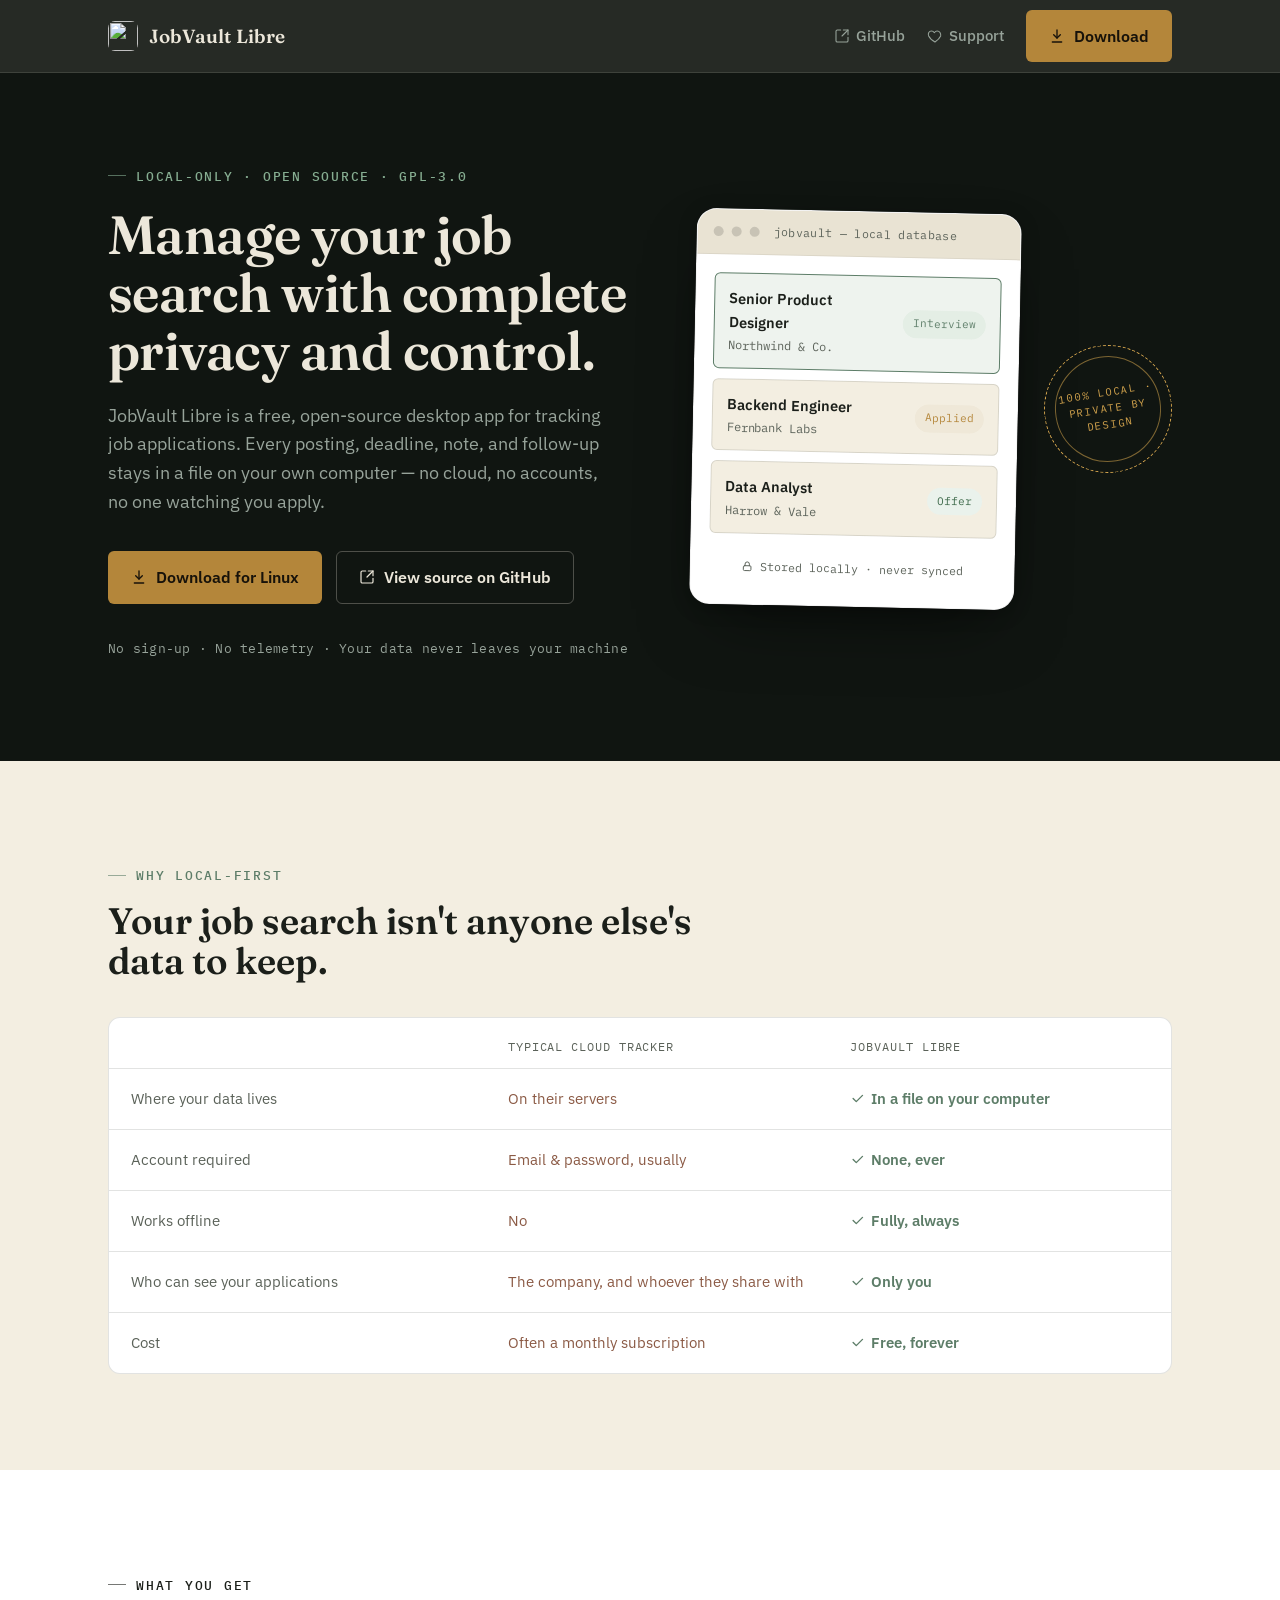
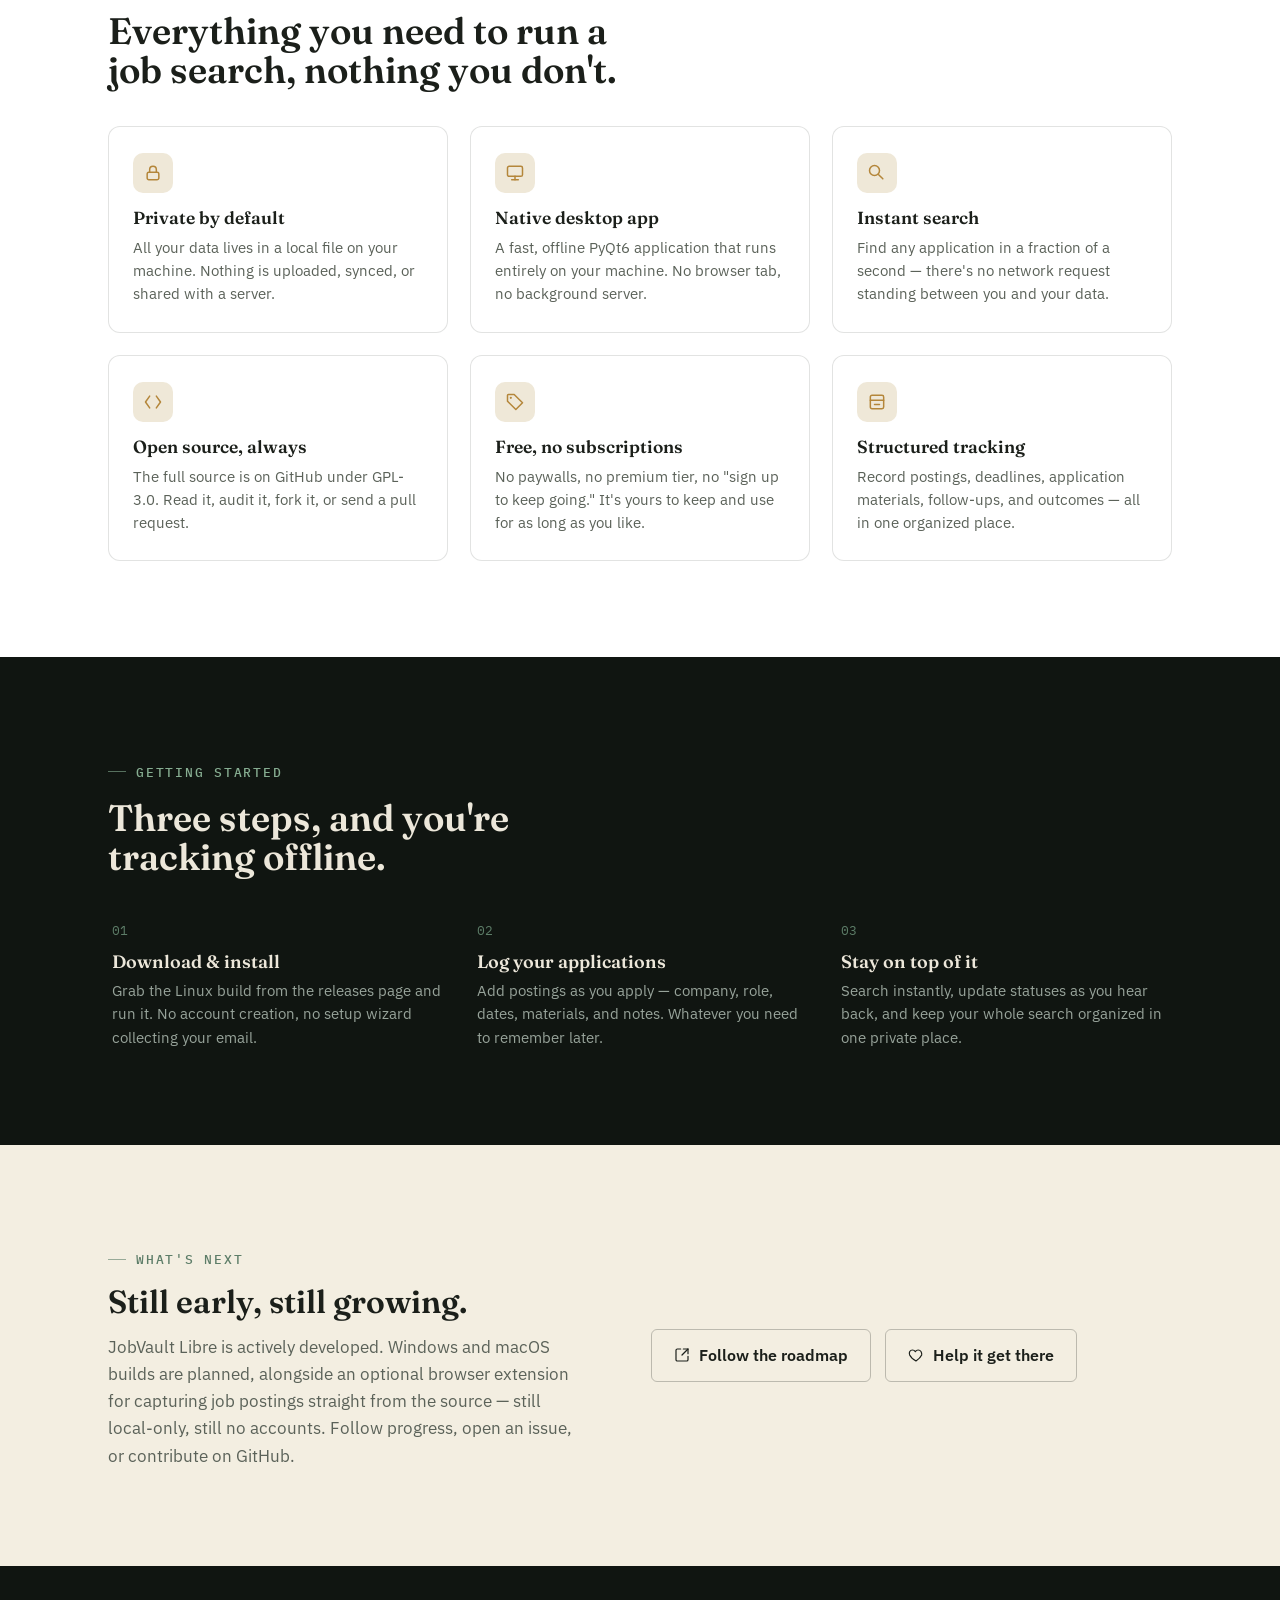
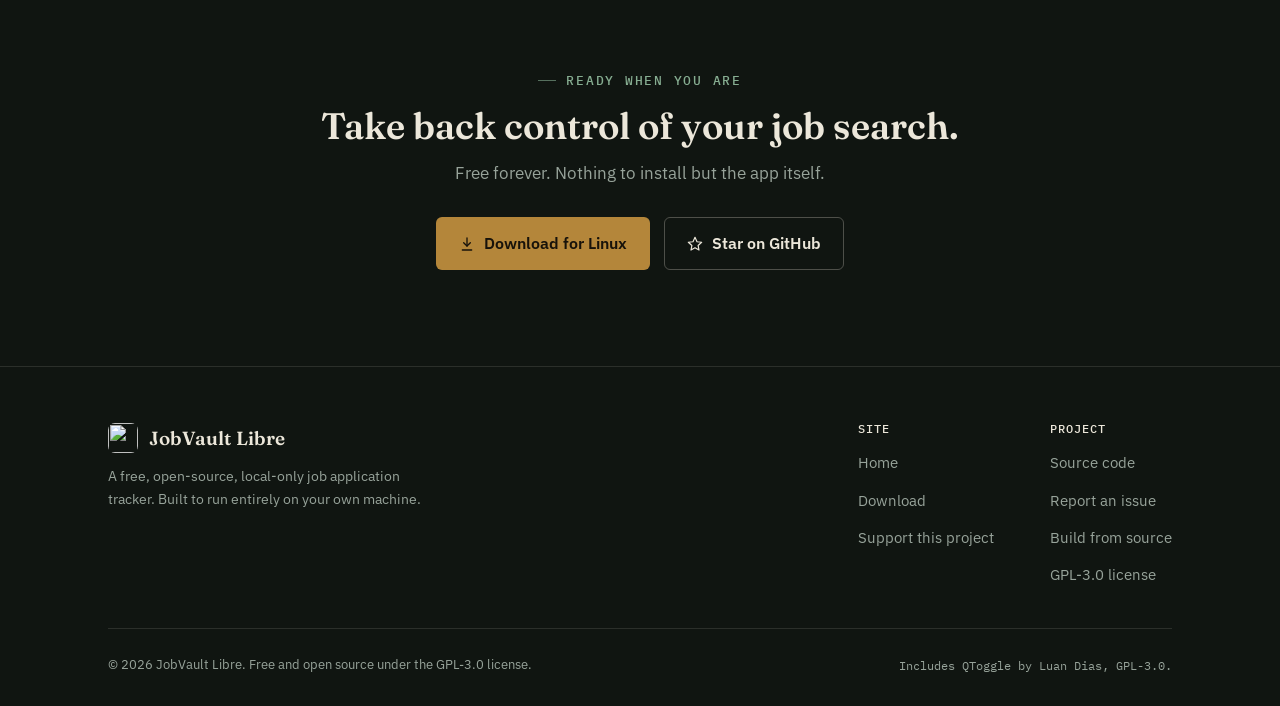
==== docs/index.html @ 88cfff00 "Initial website created with LLM" ====
<!DOCTYPE html>
<html lang="en">
<head>
<meta charset="UTF-8">
<meta name="viewport" content="width=device-width, initial-scale=1.0">
<title>JobVault Libre — Manage your job search with complete privacy</title>
<meta name="description" content="JobVault Libre is a free, open-source, local-only desktop app for tracking job applications. No cloud, no accounts, no subscriptions — your data never leaves your machine.">

<meta property="og:title" content="JobVault Libre">
<meta property="og:description" content="Manage your job search with complete privacy and control.">
<meta property="og:type" content="website">
<meta property="og:image" content="assets/JV_label.png">

<link rel="icon" type="image/svg+xml" href="assets/favicon.svg">
<link rel="preconnect" href="https://fonts.googleapis.com">
<link rel="preconnect" href="https://fonts.gstatic.com" crossorigin>
<link href="https://fonts.googleapis.com/css2?family=Fraunces:opsz,wght@9..144,500;9..144,600;9..144,900&family=IBM+Plex+Sans:wght@400;500;600;700&family=IBM+Plex+Mono:wght@400;500&display=swap" rel="stylesheet">
<link rel="stylesheet" href="assets/style.css">
</head>
<body>

<header class="site-header">
  <div class="container">
    <a href="index.html" class="brand">
      <img src="assets/JV_logo.png" alt="" data-logo>
      <span class="brand-mark-fallback" style="display:none">JV</span>
      JobVault Libre
    </a>
    <nav class="nav-links">
      <a class="nav-link" href="https://github.com/mariohevia/JobVault-Libre" target="_blank" rel="noopener">
        <svg viewBox="0 0 24 24" fill="none" stroke="currentColor" stroke-width="1.6" stroke-linecap="round" stroke-linejoin="round"><path d="M14 3h7v7"/><path d="M21 3l-9 9"/><path d="M21 14v5a2 2 0 01-2 2H5a2 2 0 01-2-2V5a2 2 0 012-2h5"/></svg>
        <span class="nav-text">GitHub</span>
      </a>
      <a class="nav-link" href="support.html">
        <svg viewBox="0 0 24 24" fill="none" stroke="currentColor" stroke-width="1.6" stroke-linecap="round" stroke-linejoin="round"><path d="M12 21s-7.5-4.6-9.5-9.1C1 8 3 4.5 6.7 4.5c2 0 3.4 1.1 4.3 2.5.9-1.4 2.3-2.5 4.3-2.5C19 4.5 21 8 20.5 11.9 18.5 16.4 12 21 12 21z"/></svg>
        <span class="nav-text">Support</span>
      </a>
      <a class="btn btn-primary" href="download.html">
        <svg width="16" height="16" viewBox="0 0 24 24" fill="none" stroke="currentColor" stroke-width="2" stroke-linecap="round" stroke-linejoin="round"><path d="M12 3v12"/><path d="M7 10l5 5 5-5"/><path d="M5 21h14"/></svg>
        Download
      </a>
    </nav>
  </div>
</header>

<main>

  <!-- ============ HERO ============ -->
  <section class="hero band-dark">
    <div class="container hero-grid">
      <div>
        <span class="eyebrow">Local-only · Open source · GPL-3.0</span>
        <h1>Manage your job search with complete privacy and control.</h1>
        <p class="hero-sub">JobVault Libre is a free, open-source desktop app for tracking job applications. Every posting, deadline, note, and follow-up stays in a file on your own computer — no cloud, no accounts, no one watching you apply.</p>
        <div class="hero-ctas">
          <a class="btn btn-primary" href="download.html">
            <svg width="16" height="16" viewBox="0 0 24 24" fill="none" stroke="currentColor" stroke-width="2" stroke-linecap="round" stroke-linejoin="round"><path d="M12 3v12"/><path d="M7 10l5 5 5-5"/><path d="M5 21h14"/></svg>
            Download for Linux
          </a>
          <a class="btn btn-outline-dark" href="https://github.com/mariohevia/JobVault-Libre" target="_blank" rel="noopener">
            <svg width="16" height="16" viewBox="0 0 24 24" fill="none" stroke="currentColor" stroke-width="1.8" stroke-linecap="round" stroke-linejoin="round"><path d="M14 3h7v7"/><path d="M21 3l-9 9"/><path d="M21 14v5a2 2 0 01-2 2H5a2 2 0 01-2-2V5a2 2 0 012-2h5"/></svg>
            View source on GitHub
          </a>
        </div>
        <span class="hero-note">No sign-up · No telemetry · Your data never leaves your machine</span>
      </div>

      <div style="display:flex; align-items:center; gap:26px; justify-content:center;">
        <div class="mock-window" style="max-width:400px; width:100%;">
          <div class="mock-titlebar">
            <span class="mock-dot"></span><span class="mock-dot"></span><span class="mock-dot"></span>
            <span class="mock-titlebar-label">jobvault — local database</span>
          </div>
          <div class="mock-body">
            <div class="mock-row active">
              <div>
                <div class="mock-role">Senior Product Designer</div>
                <div class="mock-company">Northwind &amp; Co.</div>
              </div>
              <span class="mock-status status-interview">Interview</span>
            </div>
            <div class="mock-row">
              <div>
                <div class="mock-role">Backend Engineer</div>
                <div class="mock-company">Fernbank Labs</div>
              </div>
              <span class="mock-status status-applied">Applied</span>
            </div>
            <div class="mock-row">
              <div>
                <div class="mock-role">Data Analyst</div>
                <div class="mock-company">Harrow &amp; Vale</div>
              </div>
              <span class="mock-status status-offer">Offer</span>
            </div>
            <div class="mock-lock">
              <svg viewBox="0 0 24 24" fill="none" stroke="currentColor" stroke-width="1.8" stroke-linecap="round" stroke-linejoin="round"><rect x="5" y="11" width="14" height="9" rx="2"/><path d="M8 11V8a4 4 0 018 0v3"/></svg>
              Stored locally · never synced
            </div>
          </div>
        </div>
        <div class="stamp" aria-hidden="true"><span>100% Local · Private by design</span></div>
      </div>
    </div>
  </section>

  <!-- ============ WHY LOCAL-FIRST ============ -->
  <section class="band band-paper">
    <div class="container">
      <span class="eyebrow">Why local-first</span>
      <h2 style="font-size:clamp(1.7rem,3vw,2.3rem); margin:16px 0 36px; max-width:24ch;">Your job search isn't anyone else's data to keep.</h2>

      <div class="compare">
        <div class="compare-row head">
          <div class="compare-cell"></div>
          <div class="compare-cell">Typical cloud tracker</div>
          <div class="compare-cell">JobVault Libre</div>
        </div>
        <div class="compare-row">
          <div class="compare-cell label" data-label="Where your data lives">Where your data lives</div>
          <div class="compare-cell bad">On their servers</div>
          <div class="compare-cell good"><svg viewBox="0 0 24 24" fill="none" stroke="currentColor" stroke-width="2.2" stroke-linecap="round" stroke-linejoin="round"><path d="M5 12l5 5L20 7"/></svg>In a file on your computer</div>
        </div>
        <div class="compare-row">
          <div class="compare-cell label" data-label="Account required">Account required</div>
          <div class="compare-cell bad">Email &amp; password, usually</div>
          <div class="compare-cell good"><svg viewBox="0 0 24 24" fill="none" stroke="currentColor" stroke-width="2.2" stroke-linecap="round" stroke-linejoin="round"><path d="M5 12l5 5L20 7"/></svg>None, ever</div>
        </div>
        <div class="compare-row">
          <div class="compare-cell label" data-label="Works offline">Works offline</div>
          <div class="compare-cell bad">No</div>
          <div class="compare-cell good"><svg viewBox="0 0 24 24" fill="none" stroke="currentColor" stroke-width="2.2" stroke-linecap="round" stroke-linejoin="round"><path d="M5 12l5 5L20 7"/></svg>Fully, always</div>
        </div>
        <div class="compare-row">
          <div class="compare-cell label" data-label="Who can see your applications">Who can see your applications</div>
          <div class="compare-cell bad">The company, and whoever they share with</div>
          <div class="compare-cell good"><svg viewBox="0 0 24 24" fill="none" stroke="currentColor" stroke-width="2.2" stroke-linecap="round" stroke-linejoin="round"><path d="M5 12l5 5L20 7"/></svg>Only you</div>
        </div>
        <div class="compare-row">
          <div class="compare-cell label" data-label="Cost">Cost</div>
          <div class="compare-cell bad">Often a monthly subscription</div>
          <div class="compare-cell good"><svg viewBox="0 0 24 24" fill="none" stroke="currentColor" stroke-width="2.2" stroke-linecap="round" stroke-linejoin="round"><path d="M5 12l5 5L20 7"/></svg>Free, forever</div>
        </div>
      </div>
    </div>
  </section>

  <!-- ============ FEATURES ============ -->
  <section class="band band-raised-paper">
    <div class="container">
      <span class="eyebrow">What you get</span>
      <h2 style="font-size:clamp(1.7rem,3vw,2.3rem); margin:16px 0 36px; max-width:22ch;">Everything you need to run a job search, nothing you don't.</h2>

      <div class="grid-3">
        <div class="feature-card">
          <div class="feature-icon"><svg viewBox="0 0 24 24" fill="none" stroke="currentColor" stroke-width="1.8" stroke-linecap="round" stroke-linejoin="round"><rect x="5" y="11" width="14" height="9" rx="2"/><path d="M8 11V8a4 4 0 018 0v3"/></svg></div>
          <h3>Private by default</h3>
          <p>All your data lives in a local file on your machine. Nothing is uploaded, synced, or shared with a server.</p>
        </div>
        <div class="feature-card">
          <div class="feature-icon"><svg viewBox="0 0 24 24" fill="none" stroke="currentColor" stroke-width="1.8" stroke-linecap="round" stroke-linejoin="round"><rect x="3" y="4" width="18" height="12" rx="2"/><line x1="8" y1="20" x2="16" y2="20"/><line x1="12" y1="16" x2="12" y2="20"/></svg></div>
          <h3>Native desktop app</h3>
          <p>A fast, offline PyQt6 application that runs entirely on your machine. No browser tab, no background server.</p>
        </div>
        <div class="feature-card">
          <div class="feature-icon"><svg viewBox="0 0 24 24" fill="none" stroke="currentColor" stroke-width="1.8" stroke-linecap="round" stroke-linejoin="round"><circle cx="9" cy="9" r="6"/><line x1="14" y1="14" x2="19" y2="19"/></svg></div>
          <h3>Instant search</h3>
          <p>Find any application in a fraction of a second — there's no network request standing between you and your data.</p>
        </div>
        <div class="feature-card">
          <div class="feature-icon"><svg viewBox="0 0 24 24" fill="none" stroke="currentColor" stroke-width="1.8" stroke-linecap="round" stroke-linejoin="round"><path d="M8 5l-5 7 5 7"/><path d="M16 5l5 7-5 7"/></svg></div>
          <h3>Open source, always</h3>
          <p>The full source is on GitHub under GPL-3.0. Read it, audit it, fork it, or send a pull request.</p>
        </div>
        <div class="feature-card">
          <div class="feature-icon"><svg viewBox="0 0 24 24" fill="none" stroke="currentColor" stroke-width="1.8" stroke-linecap="round" stroke-linejoin="round"><path d="M3 11V4a1 1 0 011-1h7l10 10-8 8L3 11z"/><circle cx="7" cy="7" r="1.3" fill="currentColor" stroke="none"/></svg></div>
          <h3>Free, no subscriptions</h3>
          <p>No paywalls, no premium tier, no "sign up to keep going." It's yours to keep and use for as long as you like.</p>
        </div>
        <div class="feature-card">
          <div class="feature-icon"><svg viewBox="0 0 24 24" fill="none" stroke="currentColor" stroke-width="1.8" stroke-linecap="round" stroke-linejoin="round"><rect x="4" y="4" width="16" height="16" rx="2"/><line x1="4" y1="10" x2="20" y2="10"/><line x1="9" y1="15" x2="15" y2="15"/></svg></div>
          <h3>Structured tracking</h3>
          <p>Record postings, deadlines, application materials, follow-ups, and outcomes — all in one organized place.</p>
        </div>
      </div>
    </div>
  </section>

  <!-- ============ HOW IT WORKS ============ -->
  <section class="band band-dark">
    <div class="container">
      <span class="eyebrow">Getting started</span>
      <h2 style="font-size:clamp(1.7rem,3vw,2.3rem); margin:16px 0 44px; max-width:22ch;">Three steps, and you're tracking offline.</h2>
      <div class="steps">
        <div class="step">
          <span class="step-num">01</span>
          <h3>Download &amp; install</h3>
          <p>Grab the Linux build from the releases page and run it. No account creation, no setup wizard collecting your email.</p>
        </div>
        <div class="step">
          <span class="step-num">02</span>
          <h3>Log your applications</h3>
          <p>Add postings as you apply — company, role, dates, materials, and notes. Whatever you need to remember later.</p>
        </div>
        <div class="step">
          <span class="step-num">03</span>
          <h3>Stay on top of it</h3>
          <p>Search instantly, update statuses as you hear back, and keep your whole search organized in one private place.</p>
        </div>
      </div>
    </div>
  </section>

  <!-- ============ ROADMAP ============ -->
  <section class="band band-paper">
    <div class="container grid-2" style="align-items:center;">
      <div>
        <span class="eyebrow">What's next</span>
        <h2 style="font-size:clamp(1.5rem,2.6vw,2rem); margin:16px 0 14px;">Still early, still growing.</h2>
        <p style="color:var(--paper-text-muted); max-width:48ch;">JobVault Libre is actively developed. Windows and macOS builds are planned, alongside an optional browser extension for capturing job postings straight from the source — still local-only, still no accounts. Follow progress, open an issue, or contribute on GitHub.</p>
      </div>
      <div style="display:flex; gap:14px; flex-wrap:wrap; justify-content:flex-start;">
        <a class="btn btn-outline-paper" href="https://github.com/mariohevia/JobVault-Libre" target="_blank" rel="noopener">
          <svg width="16" height="16" viewBox="0 0 24 24" fill="none" stroke="currentColor" stroke-width="1.8" stroke-linecap="round" stroke-linejoin="round"><path d="M14 3h7v7"/><path d="M21 3l-9 9"/><path d="M21 14v5a2 2 0 01-2 2H5a2 2 0 01-2-2V5a2 2 0 012-2h5"/></svg>
          Follow the roadmap
        </a>
        <a class="btn btn-outline-paper" href="support.html">
          <svg width="16" height="16" viewBox="0 0 24 24" fill="none" stroke="currentColor" stroke-width="1.8" stroke-linecap="round" stroke-linejoin="round"><path d="M12 21s-7.5-4.6-9.5-9.1C1 8 3 4.5 6.7 4.5c2 0 3.4 1.1 4.3 2.5.9-1.4 2.3-2.5 4.3-2.5C19 4.5 21 8 20.5 11.9 18.5 16.4 12 21 12 21z"/></svg>
          Help it get there
        </a>
      </div>
    </div>
  </section>

  <!-- ============ CTA BAND ============ -->
  <section class="band band-dark cta-band">
    <div class="container">
      <span class="eyebrow" style="justify-content:center;">Ready when you are</span>
      <h2 style="margin-top:16px;">Take back control of your job search.</h2>
      <p>Free forever. Nothing to install but the app itself.</p>
      <div class="cta-actions">
        <a class="btn btn-primary" href="download.html">
          <svg width="16" height="16" viewBox="0 0 24 24" fill="none" stroke="currentColor" stroke-width="2" stroke-linecap="round" stroke-linejoin="round"><path d="M12 3v12"/><path d="M7 10l5 5 5-5"/><path d="M5 21h14"/></svg>
          Download for Linux
        </a>
        <a class="btn btn-outline-dark" href="https://github.com/mariohevia/JobVault-Libre" target="_blank" rel="noopener">
          <svg width="16" height="16" viewBox="0 0 24 24" fill="none" stroke="currentColor" stroke-width="1.8" stroke-linecap="round" stroke-linejoin="round"><path d="M12 2l3 6.6 7 .8-5.3 4.9L18 21l-6-3.4L6 21l1.3-6.7L2 9.4l7-.8z"/></svg>
          Star on GitHub
        </a>
      </div>
    </div>
  </section>

</main>

<footer class="site-footer">
  <div class="container">
    <div class="footer-top">
      <div class="footer-brand">
        <a href="index.html" class="brand">
          <img src="assets/JV_logo.png" alt="" data-logo>
          <span class="brand-mark-fallback" style="display:none">JV</span>
          JobVault Libre
        </a>
        <p>A free, open-source, local-only job application tracker. Built to run entirely on your own machine.</p>
      </div>
      <div class="footer-cols">
        <div class="footer-col">
          <h4>Site</h4>
          <ul>
            <li><a href="index.html">Home</a></li>
            <li><a href="download.html">Download</a></li>
            <li><a href="support.html">Support this project</a></li>
          </ul>
        </div>
        <div class="footer-col">
          <h4>Project</h4>
          <ul>
            <li><a href="https://github.com/mariohevia/JobVault-Libre" target="_blank" rel="noopener">Source code</a></li>
            <li><a href="https://github.com/mariohevia/JobVault-Libre/issues" target="_blank" rel="noopener">Report an issue</a></li>
            <li><a href="https://github.com/mariohevia/JobVault-Libre/blob/main/build_instructions.md" target="_blank" rel="noopener">Build from source</a></li>
            <li><a href="https://github.com/mariohevia/JobVault-Libre/blob/main/LICENSE" target="_blank" rel="noopener">GPL-3.0 license</a></li>
          </ul>
        </div>
      </div>
    </div>
    <div class="footer-bottom">
      <span>© <span data-year>2026</span> JobVault Libre. Free and open source under the GPL-3.0 license.</span>
      <span class="license">Includes QToggle by Luan Dias, GPL-3.0.</span>
    </div>
  </div>
</footer>

<script src="assets/script.js"></script>
</body>
</html>
---- docs/assets/style.css ----
/* ============================================================
   JobVault Libre — site stylesheet
   Design concept: a vault (privacy, security) that holds a
   ledger (the record of your job search). Dark "vault" bands
   for arrival/decision moments, warm "paper/ledger" bands for
   reading and reference. Brass = the vault mechanism (primary
   action). Sage = the private/local signal (secondary accent).
   ============================================================ */

:root {
  /* --- color: vault (dark) --- */
  --ink: #101511;
  --ink-raised: #171E19;
  --ink-line: rgba(237, 232, 219, 0.12);
  --ink-text: #ECE7DA;
  --ink-text-muted: #97A39A;

  /* --- color: ledger (paper) --- */
  --paper: #F3EEE1;
  --paper-raised: #FFFFFF;
  --paper-line: rgba(23, 24, 19, 0.12);
  --paper-text: #1B1F1A;
  --paper-text-muted: #5B6259;

  /* --- accents --- */
  --brass: #B4863A;
  --brass-bright: #D6A64E;
  --brass-ink: #3A2A0F;
  --sage: #5D7D68;
  --sage-bright: #86AD91;
  --rust: #A85A3C;

  /* --- type --- */
  --font-display: "Fraunces", "Iowan Old Style", "Palatino Linotype", serif;
  --font-body: "IBM Plex Sans", -apple-system, BlinkMacSystemFont, "Segoe UI", sans-serif;
  --font-mono: "IBM Plex Mono", ui-monospace, SFMono-Regular, Menlo, monospace;

  /* --- layout --- */
  --container: 1120px;
  --radius-sm: 6px;
  --radius-md: 12px;
  --radius-lg: 20px;
}

/* ---------- reset ---------- */
*, *::before, *::after { box-sizing: border-box; }
html { scroll-behavior: smooth; }
@media (prefers-reduced-motion: reduce) {
  html { scroll-behavior: auto; }
  *, *::before, *::after { animation-duration: 0.01ms !important; animation-iteration-count: 1 !important; transition-duration: 0.01ms !important; scroll-behavior: auto !important; }
}
html, body { overflow-x: hidden; }
body {
  margin: 0;
  background: var(--paper);
  color: var(--paper-text);
  font-family: var(--font-body);
  font-size: 17px;
  line-height: 1.6;
  -webkit-font-smoothing: antialiased;
}
img { max-width: 100%; display: block; }
a { color: inherit; text-decoration: none; }
h1, h2, h3, h4 { font-family: var(--font-display); margin: 0; line-height: 1.08; font-weight: 600; }
p { margin: 0; }
ul { margin: 0; padding: 0; list-style: none; }
button { font: inherit; }
:focus-visible {
  outline: 2px solid var(--brass-bright);
  outline-offset: 3px;
  border-radius: 4px;
}

.container {
  max-width: var(--container);
  margin: 0 auto;
  padding: 0 28px;
}

/* ---------- sections / bands ---------- */
.band { padding: 96px 0; }
.band-tight { padding: 72px 0; }
.band-dark { background: var(--ink); color: var(--ink-text); }
.band-paper { background: var(--paper); color: var(--paper-text); }
.band-raised-paper { background: var(--paper-raised); }

/* subtle ledger rule texture on paper bands */
.band-paper.ruled {
  background-image: repeating-linear-gradient(
    to bottom, transparent, transparent 43px, var(--paper-line) 43px, var(--paper-line) 44px
  );
  background-position: 0 120px;
}

.eyebrow {
  display: inline-flex;
  align-items: center;
  gap: 10px;
  font-family: var(--font-mono);
  font-size: 12.5px;
  letter-spacing: 0.14em;
  text-transform: uppercase;
  font-weight: 500;
}
.band-dark .eyebrow { color: var(--sage-bright); }
.band-paper .eyebrow { color: var(--sage); }
.eyebrow::before { content: ""; width: 18px; height: 1px; background: currentColor; opacity: 0.6; }

/* ---------- buttons ---------- */
.btn {
  display: inline-flex;
  align-items: center;
  gap: 9px;
  padding: 13px 22px;
  border-radius: var(--radius-sm);
  font-weight: 600;
  font-size: 15.5px;
  border: 1px solid transparent;
  cursor: pointer;
  transition: transform 0.15s ease, background 0.15s ease, border-color 0.15s ease, color 0.15s ease;
  white-space: nowrap;
}
.btn svg { flex: none; }
.btn:hover { transform: translateY(-1px); }
.btn-primary {
  background: var(--brass);
  color: #17120A;
}
.btn-primary:hover { background: var(--brass-bright); }
.btn-outline-dark {
  border-color: rgba(236, 231, 218, 0.28);
  color: var(--ink-text);
}
.btn-outline-dark:hover { border-color: rgba(236, 231, 218, 0.6); background: rgba(236, 231, 218, 0.06); }
.btn-outline-paper {
  border-color: rgba(27, 31, 26, 0.25);
  color: var(--paper-text);
}
.btn-outline-paper:hover { border-color: rgba(27, 31, 26, 0.5); background: rgba(27, 31, 26, 0.04); }
.btn-block { width: 100%; justify-content: center; }
.btn-disabled {
  opacity: 0.45;
  cursor: default;
  pointer-events: none;
}
.btn-sage { background: var(--sage); color: #0F1712; }
.btn-sage:hover { background: var(--sage-bright); }

/* ---------- header / nav ---------- */
.site-header {
  position: sticky;
  top: 0;
  z-index: 40;
  background: rgba(16, 21, 17, 0.9);
  backdrop-filter: saturate(140%) blur(10px);
  border-bottom: 1px solid var(--ink-line);
}
.site-header .container {
  display: flex;
  align-items: center;
  justify-content: space-between;
  height: 72px;
}
.brand {
  display: flex;
  align-items: center;
  gap: 11px;
  color: var(--ink-text);
  font-family: var(--font-display);
  font-weight: 600;
  font-size: 19px;
  letter-spacing: 0.01em;
  white-space: nowrap;
  flex-shrink: 0;
}
.brand img {
  width: 30px;
  height: 30px;
  border-radius: 7px;
}
.brand-mark-fallback {
  width: 30px;
  height: 30px;
  border-radius: 7px;
  background: linear-gradient(155deg, var(--brass-bright), var(--brass));
  display: flex;
  align-items: center;
  justify-content: center;
  font-family: var(--font-display);
  font-weight: 700;
  font-size: 14px;
  color: #17120A;
}
.nav-links {
  display: flex;
  align-items: center;
  gap: 22px;
}
.nav-link {
  display: inline-flex;
  align-items: center;
  gap: 6px;
  color: var(--ink-text-muted);
  font-size: 14.5px;
  font-weight: 500;
  transition: color 0.15s ease;
}
.nav-link:hover { color: var(--ink-text); }
.nav-link svg { width: 16px; height: 16px; }

/* ---------- hero ---------- */
.hero {
  padding: 84px 0 100px;
  position: relative;
  overflow: hidden;
}
.hero-grid {
  display: grid;
  grid-template-columns: 1.05fr 0.95fr;
  gap: 56px;
  align-items: center;
}
.hero h1 {
  font-size: clamp(2.4rem, 4.2vw, 3.4rem);
  margin: 20px 0 22px;
  letter-spacing: -0.01em;
}
.hero-sub {
  font-size: 18px;
  color: var(--ink-text-muted);
  max-width: 46ch;
  margin-bottom: 34px;
}
.hero-ctas { display: flex; gap: 14px; flex-wrap: wrap; margin-bottom: 30px; }
.hero-note {
  font-family: var(--font-mono);
  font-size: 12.5px;
  color: var(--ink-text-muted);
  letter-spacing: 0.02em;
}

/* stamp — the recurring signature motif */
.stamp {
  --stamp-color: var(--brass-bright);
  width: 128px;
  height: 128px;
  border-radius: 50%;
  border: 1.5px dashed var(--stamp-color);
  color: var(--stamp-color);
  display: flex;
  align-items: center;
  justify-content: center;
  text-align: center;
  font-family: var(--font-mono);
  font-size: 10.5px;
  letter-spacing: 0.08em;
  text-transform: uppercase;
  line-height: 1.5;
  transform: rotate(-9deg);
  flex: none;
  position: relative;
}
.stamp::before {
  content: "";
  position: absolute;
  inset: 10px;
  border: 1px solid var(--stamp-color);
  border-radius: 50%;
  opacity: 0.55;
}
.stamp span { position: relative; padding: 0 14px; }

/* hero mock UI: a stylized application-tracker card, not a screenshot */
.mock-window {
  background: var(--paper-raised);
  border-radius: var(--radius-lg);
  border: 1px solid rgba(0,0,0,0.06);
  box-shadow: 0 30px 70px -25px rgba(0,0,0,0.55), 0 4px 18px rgba(0,0,0,0.25);
  overflow: hidden;
  transform: rotate(1.2deg);
}
.mock-titlebar {
  display: flex;
  align-items: center;
  gap: 8px;
  padding: 13px 16px;
  background: #E9E3D3;
  border-bottom: 1px solid rgba(0,0,0,0.06);
}
.mock-dot { width: 10px; height: 10px; border-radius: 50%; background: rgba(0,0,0,0.14); }
.mock-titlebar-label {
  margin-left: 6px;
  font-family: var(--font-mono);
  font-size: 11.5px;
  color: var(--paper-text-muted);
  letter-spacing: 0.03em;
}
.mock-body { padding: 18px; display: flex; flex-direction: column; gap: 10px; }
.mock-row {
  display: flex;
  align-items: center;
  gap: 14px;
  padding: 13px 14px;
  border: 1px solid var(--paper-line);
  border-radius: var(--radius-sm);
  background: var(--paper);
}
.mock-row.active { border-color: var(--sage); background: #EEF3EE; }
.mock-role { font-weight: 600; font-size: 14.5px; color: var(--paper-text); }
.mock-company { font-family: var(--font-mono); font-size: 12px; color: var(--paper-text-muted); margin-top: 2px; }
.mock-status {
  margin-left: auto;
  font-family: var(--font-mono);
  font-size: 11px;
  padding: 5px 10px;
  border-radius: 999px;
  white-space: nowrap;
}
.status-interview { background: #E4EEE5; color: var(--sage); }
.status-applied { background: #EFE8D8; color: var(--brass); }
.status-offer { background: #EAF2EC; color: #3F6B4C; }
.mock-lock {
  display: flex;
  align-items: center;
  gap: 7px;
  justify-content: center;
  margin-top: 4px;
  padding: 10px;
  font-family: var(--font-mono);
  font-size: 11.5px;
  color: var(--paper-text-muted);
}
.mock-lock svg { width: 13px; height: 13px; }

/* ---------- comparison ---------- */
.compare {
  border: 1px solid var(--paper-line);
  border-radius: var(--radius-md);
  overflow: hidden;
  background: var(--paper-raised);
}
.compare-row {
  display: grid;
  grid-template-columns: 1.1fr 1fr 1fr;
}
.compare-row + .compare-row { border-top: 1px solid var(--paper-line); }
.compare-cell { padding: 18px 22px; font-size: 15px; }
.compare-row.head .compare-cell {
  font-family: var(--font-mono);
  font-size: 11.5px;
  letter-spacing: 0.08em;
  text-transform: uppercase;
  color: var(--paper-text-muted);
  padding-bottom: 12px;
  padding-top: 20px;
}
.compare-cell.label { color: var(--paper-text-muted); font-size: 14.5px; }
.compare-cell.bad { color: #8B5A45; }
.compare-cell.good { color: var(--sage); font-weight: 600; }
.compare-cell.good svg { width: 15px; height: 15px; vertical-align: -2px; margin-right: 6px; }

/* ---------- feature grid ---------- */
.grid-3 { display: grid; grid-template-columns: repeat(3, 1fr); gap: 22px; }
.grid-2 { display: grid; grid-template-columns: repeat(2, 1fr); gap: 22px; }
.feature-card {
  background: var(--paper-raised);
  border: 1px solid var(--paper-line);
  border-radius: var(--radius-md);
  padding: 26px 24px;
}
.feature-icon {
  width: 40px; height: 40px;
  border-radius: 10px;
  background: #EFE8D8;
  color: var(--brass);
  display: flex; align-items: center; justify-content: center;
  margin-bottom: 16px;
}
.feature-icon svg { width: 20px; height: 20px; }
.feature-card h3 { font-size: 17.5px; margin-bottom: 8px; font-weight: 600; }
.feature-card p { color: var(--paper-text-muted); font-size: 14.5px; }

/* ---------- steps ---------- */
.steps { display: grid; grid-template-columns: repeat(3, 1fr); gap: 30px; counter-reset: step; }
.step { position: relative; padding-left: 4px; }
.step-num {
  font-family: var(--font-mono);
  font-size: 13px;
  color: var(--sage);
  margin-bottom: 10px;
  display: block;
}
.step h3 { font-size: 18px; margin-bottom: 8px; }
.step p { color: var(--ink-text-muted); font-size: 14.5px; }
.band-paper .step p { color: var(--paper-text-muted); }

/* ---------- cta band ---------- */
.cta-band { text-align: center; }
.cta-band h2 { font-size: clamp(1.7rem, 3vw, 2.3rem); margin-bottom: 14px; }
.cta-band p { color: var(--ink-text-muted); margin-bottom: 30px; }
.cta-actions { display: flex; gap: 14px; justify-content: center; flex-wrap: wrap; }

/* ---------- footer ---------- */
.site-footer { background: var(--ink); color: var(--ink-text-muted); padding: 56px 0 30px; border-top: 1px solid var(--ink-line); }
.footer-top { display: flex; justify-content: space-between; align-items: flex-start; gap: 40px; flex-wrap: wrap; margin-bottom: 40px; }
.footer-brand { max-width: 320px; }
.footer-brand .brand { margin-bottom: 12px; }
.footer-brand p { font-size: 14px; }
.footer-cols { display: flex; gap: 56px; flex-wrap: wrap; }
.footer-col h4 {
  font-family: var(--font-mono);
  font-size: 11.5px;
  letter-spacing: 0.08em;
  text-transform: uppercase;
  color: var(--ink-text);
  margin-bottom: 14px;
  font-weight: 500;
}
.footer-col ul { display: flex; flex-direction: column; gap: 10px; }
.footer-col a { font-size: 14.5px; transition: color 0.15s ease; }
.footer-col a:hover { color: var(--ink-text); }
.footer-bottom {
  display: flex; justify-content: space-between; align-items: center; flex-wrap: wrap; gap: 12px;
  padding-top: 26px; border-top: 1px solid var(--ink-line);
  font-size: 13px;
}
.footer-bottom .license { font-family: var(--font-mono); font-size: 12px; }

/* ---------- page hero (secondary pages) ---------- */
.page-hero { padding: 70px 0 60px; }
.page-hero h1 { font-size: clamp(2rem, 3.6vw, 2.8rem); margin: 18px 0 16px; }
.page-hero p { color: var(--ink-text-muted); max-width: 56ch; font-size: 17px; }

/* ---------- download page ---------- */
.platform-cards { display: grid; grid-template-columns: repeat(3, 1fr); gap: 20px; }
.platform-card {
  background: var(--paper-raised);
  border: 1px solid var(--paper-line);
  border-radius: var(--radius-md);
  padding: 28px 24px;
  display: flex;
  flex-direction: column;
  gap: 14px;
}
.platform-card.is-ready { border-color: var(--sage); box-shadow: 0 10px 30px -18px rgba(93,125,104,0.5); }
.platform-top { display: flex; align-items: center; justify-content: space-between; }
.platform-name { font-family: var(--font-display); font-weight: 600; font-size: 19px; }
.platform-badge {
  font-family: var(--font-mono);
  font-size: 10.5px;
  letter-spacing: 0.06em;
  text-transform: uppercase;
  padding: 4px 9px;
  border-radius: 999px;
}
.badge-ready { background: #E4EEE5; color: var(--sage); }
.badge-soon { background: #EFEAE0; color: var(--paper-text-muted); }
.platform-desc { color: var(--paper-text-muted); font-size: 14px; flex-grow: 1; }

.steps-panel {
  background: var(--paper-raised);
  border: 1px solid var(--paper-line);
  border-radius: var(--radius-md);
  padding: 8px 0;
}
.steps-panel-row {
  display: flex;
  gap: 18px;
  padding: 20px 26px;
}
.steps-panel-row + .steps-panel-row { border-top: 1px solid var(--paper-line); }
.steps-panel-num {
  font-family: var(--font-mono);
  color: var(--brass);
  font-size: 14px;
  flex: none;
  width: 22px;
}
.steps-panel-row h4 { font-size: 15.5px; margin-bottom: 5px; font-weight: 600; }
.steps-panel-row p { color: var(--paper-text-muted); font-size: 14.5px; }
code, .inline-code {
  font-family: var(--font-mono);
  background: #EFE9DA;
  color: #4A3A22;
  padding: 2px 7px;
  border-radius: 5px;
  font-size: 0.9em;
}
.code-block {
  font-family: var(--font-mono);
  font-size: 13.5px;
  background: var(--ink);
  color: #D8E4DC;
  border-radius: var(--radius-sm);
  padding: 16px 18px;
  overflow-x: auto;
  line-height: 1.7;
}
.code-block .c { color: #7FA98C; }

.note-box {
  border: 1px solid var(--paper-line);
  border-left: 3px solid var(--sage);
  border-radius: var(--radius-sm);
  padding: 16px 20px;
  font-size: 14.5px;
  color: var(--paper-text-muted);
  background: var(--paper-raised);
}

/* ---------- support page ---------- */
.support-card {
  background: var(--paper-raised);
  border: 1px solid var(--paper-line);
  border-radius: var(--radius-lg);
  padding: 42px;
  box-shadow: 0 30px 60px -35px rgba(0,0,0,0.35);
}
.support-lead { font-size: 16.5px; color: var(--paper-text); max-width: 62ch; }
.support-lead p + p { margin-top: 14px; }
.support-divider { height: 1px; background: var(--paper-line); margin: 30px 0; border: none; }
.support-options { display: grid; grid-template-columns: repeat(3, 1fr); gap: 14px; }
.support-option {
  border: 1px solid var(--paper-line);
  border-radius: var(--radius-md);
  padding: 22px 18px;
  text-align: center;
  transition: border-color 0.15s ease, transform 0.15s ease;
}
.support-option:hover { border-color: var(--brass); transform: translateY(-2px); }
.support-option .icon-circle {
  width: 42px; height: 42px; border-radius: 50%;
  background: #EFE8D8; color: var(--brass);
  display: flex; align-items: center; justify-content: center;
  margin: 0 auto 12px;
}
.support-option .icon-circle svg { width: 20px; height: 20px; }
.support-option strong { display: block; font-size: 14.5px; margin-bottom: 3px; }
.support-option span { font-size: 12.5px; color: var(--paper-text-muted); }
.thank-you {
  text-align: center;
  margin-top: 26px;
  font-style: italic;
  color: var(--paper-text-muted);
  font-size: 14.5px;
}

/* ---------- responsive ---------- */
@media (max-width: 940px) {
  .hero-grid { grid-template-columns: 1fr; }
  .mock-window { transform: none; max-width: 460px; }
  .grid-3, .steps, .platform-cards, .support-options, .grid-2 { grid-template-columns: 1fr 1fr; }
  .footer-top { flex-direction: column; }
}
@media (max-width: 680px) {
  .band { padding: 64px 0; }
  .band-tight { padding: 48px 0; }
  .grid-3, .steps, .platform-cards, .support-options, .grid-2, .compare-row { grid-template-columns: 1fr; }
  .compare-row.head { display: none; }
  .compare-cell { padding: 10px 20px; }
  .compare-row { padding: 10px 0; }
  .compare-cell.label::after { content: attr(data-label); display: block; font-family: var(--font-mono); font-size: 10.5px; text-transform: uppercase; letter-spacing: 0.06em; color: var(--paper-text-muted); margin-top: 8px; }
  .nav-link .nav-text { display: none; }
  .site-header .container { padding: 0 18px; }
  .nav-links { gap: 14px; }
  .brand { font-size: 16.5px; gap: 8px; }
  .brand img, .brand-mark-fallback { width: 26px; height: 26px; }
  .btn { padding: 11px 16px; font-size: 14.5px; }
  .stamp { width: 100px; height: 100px; font-size: 9px; }
  .support-card { padding: 26px; }
  .footer-cols { gap: 30px; }
  .footer-bottom { flex-direction: column; align-items: flex-start; }
}
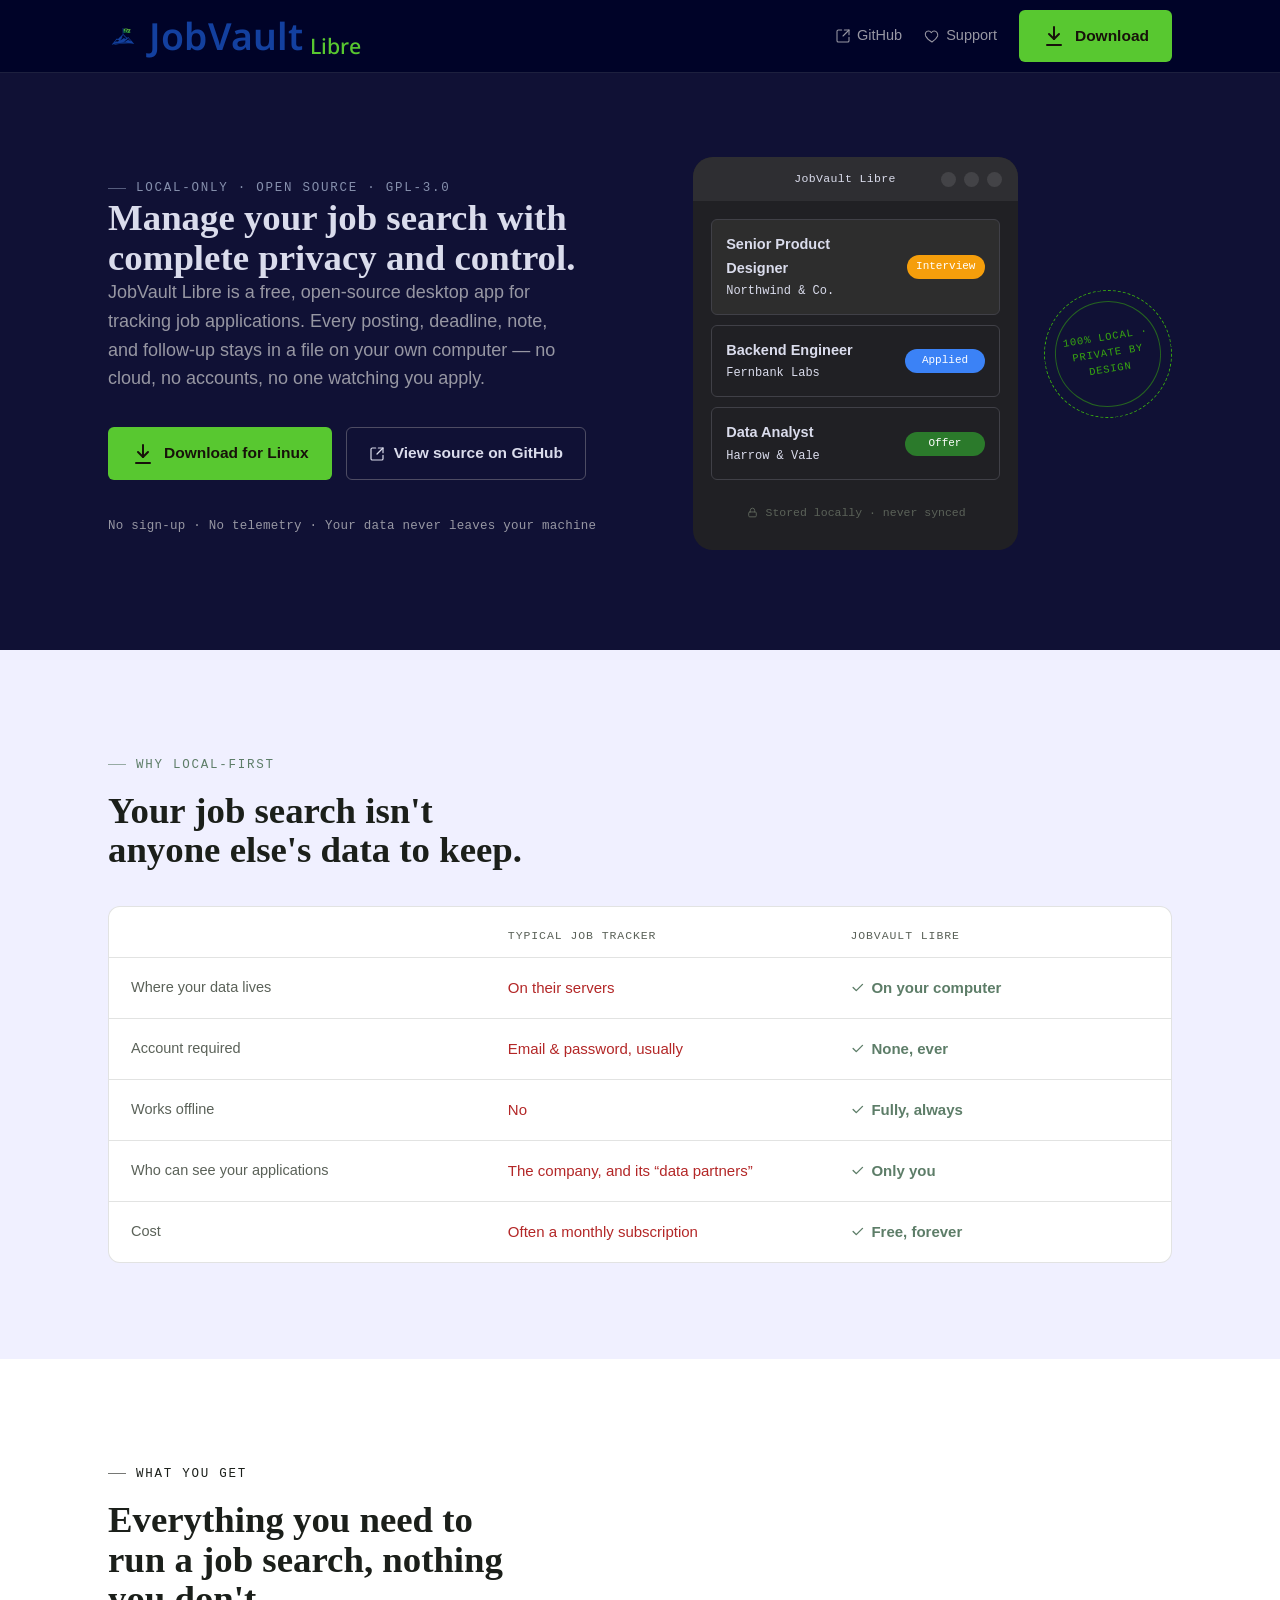
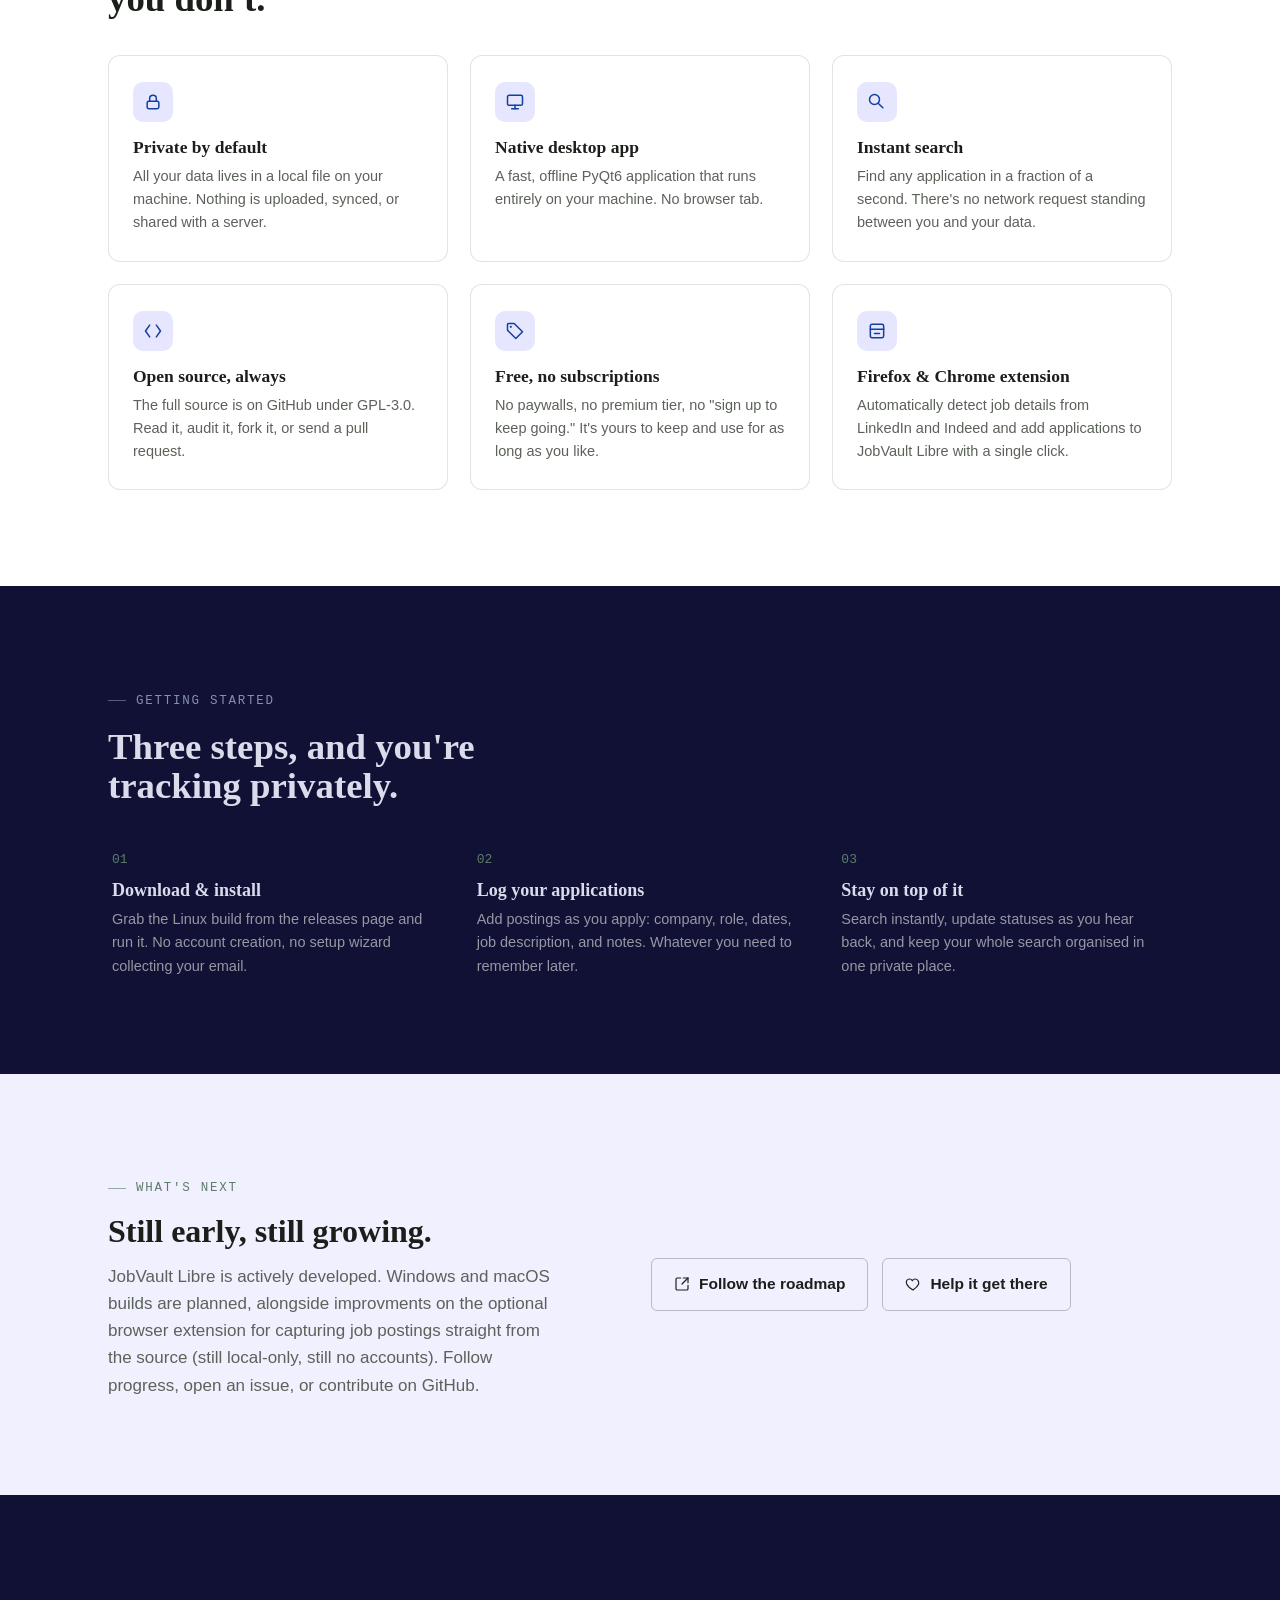
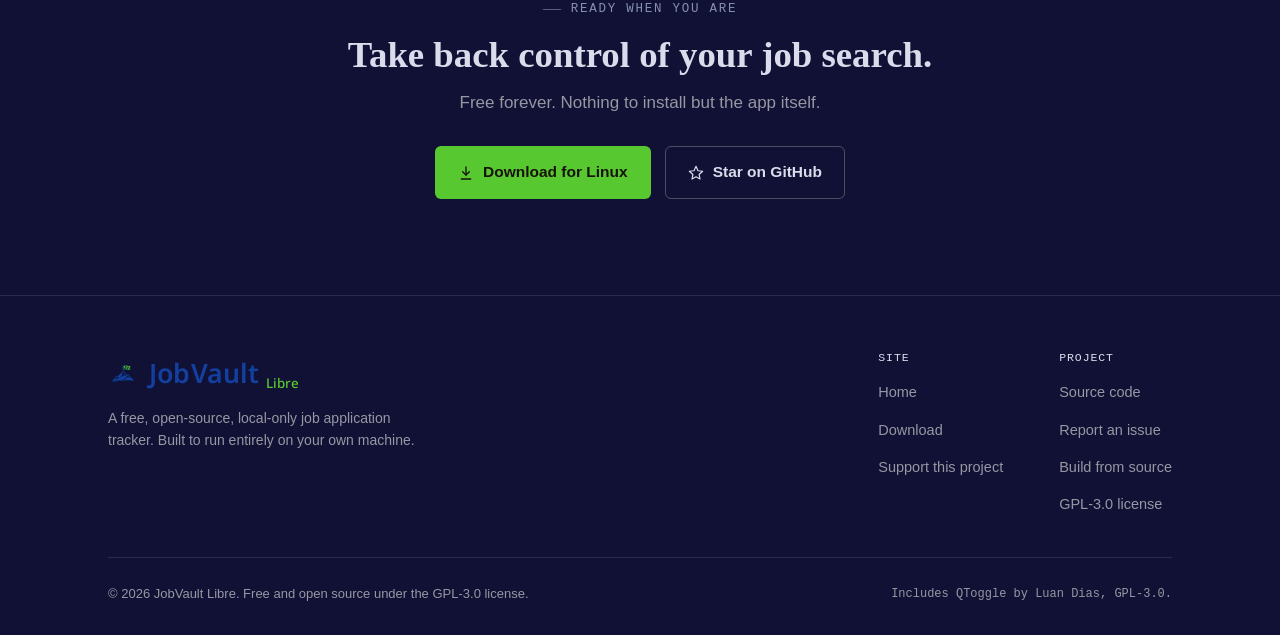
==== commit 5dab7bc8: "Changed colours fonts and text to ensure it was following the app brand" ====
--- a/docs/index.html
+++ b/docs/index.html
@@ -23,8 +23,8 @@
   <div class="container">
     <a href="index.html" class="brand">
       <img src="assets/JV_logo.png" alt="" data-logo>
-      <span class="brand-mark-fallback" style="display:none">JV</span>
-      JobVault Libre
+      <span class="brand-mark-fallback" style="display:none">JV Libre</span>
+      <span class="brand-jobvault">JobVault</span> <span class="brand-libre">Libre</span>
     </a>
     <nav class="nav-links">
       <a class="nav-link" href="https://github.com/mariohevia/JobVault-Libre" target="_blank" rel="noopener">
@@ -36,7 +36,7 @@
         <span class="nav-text">Support</span>
       </a>
       <a class="btn btn-primary" href="download.html">
-        <svg width="16" height="16" viewBox="0 0 24 24" fill="none" stroke="currentColor" stroke-width="2" stroke-linecap="round" stroke-linejoin="round"><path d="M12 3v12"/><path d="M7 10l5 5 5-5"/><path d="M5 21h14"/></svg>
+        <svg width="24" height="24" viewBox="0 0 24 24" fill="none" stroke="currentColor" stroke-width="2" stroke-linecap="round" stroke-linejoin="round"><path d="M12 3v12"/><path d="M7 10l5 5 5-5"/><path d="M5 21h14"/></svg>
         Download
       </a>
     </nav>
@@ -50,11 +50,11 @@
     <div class="container hero-grid">
       <div>
         <span class="eyebrow">Local-only · Open source · GPL-3.0</span>
-        <h1>Manage your job search with complete privacy and control.</h1>
+        <h2 style="font-size:clamp(1.7rem,3vw,2.3rem);">Manage your job search with complete privacy and control.</h1>
         <p class="hero-sub">JobVault Libre is a free, open-source desktop app for tracking job applications. Every posting, deadline, note, and follow-up stays in a file on your own computer — no cloud, no accounts, no one watching you apply.</p>
         <div class="hero-ctas">
           <a class="btn btn-primary" href="download.html">
-            <svg width="16" height="16" viewBox="0 0 24 24" fill="none" stroke="currentColor" stroke-width="2" stroke-linecap="round" stroke-linejoin="round"><path d="M12 3v12"/><path d="M7 10l5 5 5-5"/><path d="M5 21h14"/></svg>
+            <svg width="24" height="24" viewBox="0 0 24 24" fill="none" stroke="currentColor" stroke-width="2" stroke-linecap="round" stroke-linejoin="round"><path d="M12 3v12"/><path d="M7 10l5 5 5-5"/><path d="M5 21h14"/></svg>
             Download for Linux
           </a>
           <a class="btn btn-outline-dark" href="https://github.com/mariohevia/JobVault-Libre" target="_blank" rel="noopener">
@@ -68,8 +68,8 @@
       <div style="display:flex; align-items:center; gap:26px; justify-content:center;">
         <div class="mock-window" style="max-width:400px; width:100%;">
           <div class="mock-titlebar">
+            <span class="mock-titlebar-label">JobVault Libre</span>
             <span class="mock-dot"></span><span class="mock-dot"></span><span class="mock-dot"></span>
-            <span class="mock-titlebar-label">jobvault — local database</span>
           </div>
           <div class="mock-body">
             <div class="mock-row active">
@@ -113,13 +113,13 @@
       <div class="compare">
         <div class="compare-row head">
           <div class="compare-cell"></div>
-          <div class="compare-cell">Typical cloud tracker</div>
+          <div class="compare-cell">Typical job tracker</div>
           <div class="compare-cell">JobVault Libre</div>
         </div>
         <div class="compare-row">
           <div class="compare-cell label" data-label="Where your data lives">Where your data lives</div>
           <div class="compare-cell bad">On their servers</div>
-          <div class="compare-cell good"><svg viewBox="0 0 24 24" fill="none" stroke="currentColor" stroke-width="2.2" stroke-linecap="round" stroke-linejoin="round"><path d="M5 12l5 5L20 7"/></svg>In a file on your computer</div>
+          <div class="compare-cell good"><svg viewBox="0 0 24 24" fill="none" stroke="currentColor" stroke-width="2.2" stroke-linecap="round" stroke-linejoin="round"><path d="M5 12l5 5L20 7"/></svg>On your computer</div>
         </div>
         <div class="compare-row">
           <div class="compare-cell label" data-label="Account required">Account required</div>
@@ -133,7 +133,7 @@
         </div>
         <div class="compare-row">
           <div class="compare-cell label" data-label="Who can see your applications">Who can see your applications</div>
-          <div class="compare-cell bad">The company, and whoever they share with</div>
+          <div class="compare-cell bad">The company, and its “data partners”</div>
           <div class="compare-cell good"><svg viewBox="0 0 24 24" fill="none" stroke="currentColor" stroke-width="2.2" stroke-linecap="round" stroke-linejoin="round"><path d="M5 12l5 5L20 7"/></svg>Only you</div>
         </div>
         <div class="compare-row">
@@ -160,12 +160,12 @@
         <div class="feature-card">
           <div class="feature-icon"><svg viewBox="0 0 24 24" fill="none" stroke="currentColor" stroke-width="1.8" stroke-linecap="round" stroke-linejoin="round"><rect x="3" y="4" width="18" height="12" rx="2"/><line x1="8" y1="20" x2="16" y2="20"/><line x1="12" y1="16" x2="12" y2="20"/></svg></div>
           <h3>Native desktop app</h3>
-          <p>A fast, offline PyQt6 application that runs entirely on your machine. No browser tab, no background server.</p>
+          <p>A fast, offline PyQt6 application that runs entirely on your machine. No browser tab.</p>
         </div>
         <div class="feature-card">
           <div class="feature-icon"><svg viewBox="0 0 24 24" fill="none" stroke="currentColor" stroke-width="1.8" stroke-linecap="round" stroke-linejoin="round"><circle cx="9" cy="9" r="6"/><line x1="14" y1="14" x2="19" y2="19"/></svg></div>
           <h3>Instant search</h3>
-          <p>Find any application in a fraction of a second — there's no network request standing between you and your data.</p>
+          <p>Find any application in a fraction of a second. There's no network request standing between you and your data.</p>
         </div>
         <div class="feature-card">
           <div class="feature-icon"><svg viewBox="0 0 24 24" fill="none" stroke="currentColor" stroke-width="1.8" stroke-linecap="round" stroke-linejoin="round"><path d="M8 5l-5 7 5 7"/><path d="M16 5l5 7-5 7"/></svg></div>
@@ -179,8 +179,8 @@
         </div>
         <div class="feature-card">
           <div class="feature-icon"><svg viewBox="0 0 24 24" fill="none" stroke="currentColor" stroke-width="1.8" stroke-linecap="round" stroke-linejoin="round"><rect x="4" y="4" width="16" height="16" rx="2"/><line x1="4" y1="10" x2="20" y2="10"/><line x1="9" y1="15" x2="15" y2="15"/></svg></div>
-          <h3>Structured tracking</h3>
-          <p>Record postings, deadlines, application materials, follow-ups, and outcomes — all in one organized place.</p>
+          <h3>Firefox & Chrome extension</h3>
+          <p>Automatically detect job details from LinkedIn and Indeed and add applications to JobVault Libre with a single click.</p>
         </div>
       </div>
     </div>
@@ -190,7 +190,7 @@
   <section class="band band-dark">
     <div class="container">
       <span class="eyebrow">Getting started</span>
-      <h2 style="font-size:clamp(1.7rem,3vw,2.3rem); margin:16px 0 44px; max-width:22ch;">Three steps, and you're tracking offline.</h2>
+      <h2 style="font-size:clamp(1.7rem,3vw,2.3rem); margin:16px 0 44px; max-width:22ch;">Three steps, and you're tracking privately.</h2>
       <div class="steps">
         <div class="step">
           <span class="step-num">01</span>
@@ -200,12 +200,12 @@
         <div class="step">
           <span class="step-num">02</span>
           <h3>Log your applications</h3>
-          <p>Add postings as you apply — company, role, dates, materials, and notes. Whatever you need to remember later.</p>
+          <p>Add postings as you apply: company, role, dates, job description, and notes. Whatever you need to remember later.</p>
         </div>
         <div class="step">
           <span class="step-num">03</span>
           <h3>Stay on top of it</h3>
-          <p>Search instantly, update statuses as you hear back, and keep your whole search organized in one private place.</p>
+          <p>Search instantly, update statuses as you hear back, and keep your whole search organised in one private place.</p>
         </div>
       </div>
     </div>
@@ -217,7 +217,7 @@
       <div>
         <span class="eyebrow">What's next</span>
         <h2 style="font-size:clamp(1.5rem,2.6vw,2rem); margin:16px 0 14px;">Still early, still growing.</h2>
-        <p style="color:var(--paper-text-muted); max-width:48ch;">JobVault Libre is actively developed. Windows and macOS builds are planned, alongside an optional browser extension for capturing job postings straight from the source — still local-only, still no accounts. Follow progress, open an issue, or contribute on GitHub.</p>
+        <p style="color:var(--paper-text-muted); max-width:48ch;">JobVault Libre is actively developed. Windows and macOS builds are planned, alongside improvments on the optional browser extension for capturing job postings straight from the source (still local-only, still no accounts). Follow progress, open an issue, or contribute on GitHub.</p>
       </div>
       <div style="display:flex; gap:14px; flex-wrap:wrap; justify-content:flex-start;">
         <a class="btn btn-outline-paper" href="https://github.com/mariohevia/JobVault-Libre" target="_blank" rel="noopener">
@@ -260,7 +260,7 @@
         <a href="index.html" class="brand">
           <img src="assets/JV_logo.png" alt="" data-logo>
           <span class="brand-mark-fallback" style="display:none">JV</span>
-          JobVault Libre
+          <span class="brand-jobvault footer">JobVault</span> <span class="brand-libre footer">Libre</span>
         </a>
         <p>A free, open-source, local-only job application tracker. Built to run entirely on your own machine.</p>
       </div>
--- a/docs/assets/style.css
+++ b/docs/assets/style.css
@@ -6,42 +6,49 @@
    reading and reference. Brass = the vault mechanism (primary
    action). Sage = the private/local signal (secondary accent).
    ============================================================ */
+@import url('https://fonts.googleapis.com/css2?family=Noto+Sans:wght@400;500;600;700&display=swap');
 
 :root {
   /* --- color: vault (dark) --- */
-  --ink: #101511;
+  --ink: #101135;
   --ink-raised: #171E19;
   --ink-line: rgba(237, 232, 219, 0.12);
-  --ink-text: #ECE7DA;
-  --ink-text-muted: #97A39A;
+  --ink-text: #dadcec;
+  --ink-text-muted: #9797a3;
 
   /* --- color: ledger (paper) --- */
-  --paper: #F3EEE1;
+  --paper: rgb(240, 240, 255);
   --paper-raised: #FFFFFF;
   --paper-line: rgba(23, 24, 19, 0.12);
   --paper-text: #1B1F1A;
   --paper-text-muted: #5B6259;
 
   /* --- accents --- */
-  --brass: #B4863A;
-  --brass-bright: #D6A64E;
+  --brass: #58c830;
+  --brass-bright: #38a810;
   --brass-ink: #3A2A0F;
   --sage: #5D7D68;
-  --sage-bright: #86AD91;
+  --sage-bright: #8690ad;
   --rust: #A85A3C;
 
   /* --- type --- */
-  --font-display: "Fraunces", "Iowan Old Style", "Palatino Linotype", serif;
-  --font-body: "IBM Plex Sans", -apple-system, BlinkMacSystemFont, "Segoe UI", sans-serif;
-  --font-mono: "IBM Plex Mono", ui-monospace, SFMono-Regular, Menlo, monospace;
+  --font-display: "Montserrat", serif;
+  --font-brand: "Noto Sans", sans-serif;
+  --font-body: "Montserrat", sans-serif;
+  --font-mono: "Montserrat", monospace;
 
   /* --- layout --- */
   --container: 1120px;
   --radius-sm: 6px;
   --radius-md: 12px;
   --radius-lg: 20px;
-}
-
+
+  /* --- mock app --- */
+  --app-bg-color: #202024;
+  --app-titlebar-color: #2e2e32;
+  --app-hover-color: rgba(45, 45, 45);
+  --app-border-color: #404047;
+}
 /* ---------- reset ---------- */
 *, *::before, *::after { box-sizing: border-box; }
 html { scroll-behavior: smooth; }
@@ -71,6 +78,32 @@
   border-radius: 4px;
 }
 
+.brand-jobvault {
+  color: #13409f;
+  font-size:28pt;
+  font-weight:600;
+  font-family: var(--font-brand);
+}
+
+.brand-libre {
+  color: #58c830;
+  font-size:16pt;
+  font-weight:500;
+  font-family: var(--font-brand);
+  margin-left: -5px;
+  margin-top: 21px;
+}
+
+.brand-jobvault.footer {
+  font-size:20pt;
+  font-weight:600;
+}
+
+.brand-libre.footer {
+  font-size:10pt;
+  font-weight:500;
+}
+
 .container {
   max-width: var(--container);
   margin: 0 auto;
@@ -151,7 +184,7 @@
   position: sticky;
   top: 0;
   z-index: 40;
-  background: rgba(16, 21, 17, 0.9);
+  background: rgb(0, 3, 40);
   backdrop-filter: saturate(140%) blur(10px);
   border-bottom: 1px solid var(--ink-line);
 }
@@ -272,27 +305,24 @@
 
 /* hero mock UI: a stylized application-tracker card, not a screenshot */
 .mock-window {
-  background: var(--paper-raised);
+  background: var(--app-bg-color);
   border-radius: var(--radius-lg);
-  border: 1px solid rgba(0,0,0,0.06);
-  box-shadow: 0 30px 70px -25px rgba(0,0,0,0.55), 0 4px 18px rgba(0,0,0,0.25);
   overflow: hidden;
-  transform: rotate(1.2deg);
 }
 .mock-titlebar {
   display: flex;
   align-items: center;
   gap: 8px;
   padding: 13px 16px;
-  background: #E9E3D3;
-  border-bottom: 1px solid rgba(0,0,0,0.06);
-}
-.mock-dot { width: 10px; height: 10px; border-radius: 50%; background: rgba(0,0,0,0.14); }
+  background: var(--app-titlebar-color);
+}
+.mock-dot { width: 15px; height: 15px; border-radius: 50%; background: #434347; }
 .mock-titlebar-label {
-  margin-left: 6px;
+  margin-left: 85px;
+  margin-right: 37px;
   font-family: var(--font-mono);
   font-size: 11.5px;
-  color: var(--paper-text-muted);
+  color: var(--ink-text);
   letter-spacing: 0.03em;
 }
 .mock-body { padding: 18px; display: flex; flex-direction: column; gap: 10px; }
@@ -301,24 +331,32 @@
   align-items: center;
   gap: 14px;
   padding: 13px 14px;
-  border: 1px solid var(--paper-line);
   border-radius: var(--radius-sm);
-  background: var(--paper);
-}
-.mock-row.active { border-color: var(--sage); background: #EEF3EE; }
-.mock-role { font-weight: 600; font-size: 14.5px; color: var(--paper-text); }
-.mock-company { font-family: var(--font-mono); font-size: 12px; color: var(--paper-text-muted); margin-top: 2px; }
+  background: var(--app-bg-color);
+  border: 1px solid;
+  border-color: var(--app-border-color); 
+}
+.mock-row.active { 
+  border: 1px solid;
+  border-color: var(--app-border-color); 
+  background: var(--app-hover-color); 
+}
+.mock-role { font-weight: 600; font-size: 14.5px; color: var(--ink-text); }
+.mock-company { font-family: var(--font-mono); font-size: 12px; color: var(--ink-text); margin-top: 2px; }
+.mock-location { font-family: var(--font-mono); font-size: 12px; color: var(--ink-text-muted); margin-top: 2px; }
 .mock-status {
   margin-left: auto;
   font-family: var(--font-mono);
   font-size: 11px;
-  padding: 5px 10px;
+  padding: 3px;
   border-radius: 999px;
-  white-space: nowrap;
-}
-.status-interview { background: #E4EEE5; color: var(--sage); }
-.status-applied { background: #EFE8D8; color: var(--brass); }
-.status-offer { background: #EAF2EC; color: #3F6B4C; }
+  white-space: nowrap;  
+  width: 80px;
+  height: 24px;
+}
+.status-interview { background: #F59E0B; color: #ffffff; text-align: center; }
+.status-applied { background: #3B82F6; color: #ffffff; text-align: center; }
+.status-offer { background: #2b7a2b; color: #ffffff; text-align: center; }
 .mock-lock {
   display: flex;
   align-items: center;
@@ -355,7 +393,7 @@
   padding-top: 20px;
 }
 .compare-cell.label { color: var(--paper-text-muted); font-size: 14.5px; }
-.compare-cell.bad { color: #8B5A45; }
+.compare-cell.bad { color: #b32727; }
 .compare-cell.good { color: var(--sage); font-weight: 600; }
 .compare-cell.good svg { width: 15px; height: 15px; vertical-align: -2px; margin-right: 6px; }
 
@@ -371,8 +409,8 @@
 .feature-icon {
   width: 40px; height: 40px;
   border-radius: 10px;
-  background: #EFE8D8;
-  color: var(--brass);
+  background: rgb(230, 230, 255);
+  color: rgb(19, 64, 159);
   display: flex; align-items: center; justify-content: center;
   margin-bottom: 16px;
 }
@@ -453,8 +491,8 @@
   padding: 4px 9px;
   border-radius: 999px;
 }
-.badge-ready { background: #E4EEE5; color: var(--sage); }
-.badge-soon { background: #EFEAE0; color: var(--paper-text-muted); }
+.badge-ready { background: #2b7a2b; color: #ffffff; }
+.badge-soon { background: #6B7280; color: #ffffff; }
 .platform-desc { color: var(--paper-text-muted); font-size: 14px; flex-grow: 1; }
 
 .steps-panel {
@@ -471,7 +509,7 @@
 .steps-panel-row + .steps-panel-row { border-top: 1px solid var(--paper-line); }
 .steps-panel-num {
   font-family: var(--font-mono);
-  color: var(--brass);
+  color: rgb(19, 64, 159);
   font-size: 14px;
   flex: none;
   width: 22px;
@@ -527,10 +565,10 @@
   text-align: center;
   transition: border-color 0.15s ease, transform 0.15s ease;
 }
-.support-option:hover { border-color: var(--brass); transform: translateY(-2px); }
+.support-option:hover { border-color: rgb(19, 64, 159); transform: translateY(-2px); }
 .support-option .icon-circle {
   width: 42px; height: 42px; border-radius: 50%;
-  background: #EFE8D8; color: var(--brass);
+  background: rgb(230, 230, 255); color: rgb(19, 64, 159);
   display: flex; align-items: center; justify-content: center;
   margin: 0 auto 12px;
 }
@@ -566,7 +604,7 @@
   .brand { font-size: 16.5px; gap: 8px; }
   .brand img, .brand-mark-fallback { width: 26px; height: 26px; }
   .btn { padding: 11px 16px; font-size: 14.5px; }
-  .stamp { width: 100px; height: 100px; font-size: 9px; }
+  .stamp { width: 100px; height: 100px; font-size: 11px;}
   .support-card { padding: 26px; }
   .footer-cols { gap: 30px; }
   .footer-bottom { flex-direction: column; align-items: flex-start; }
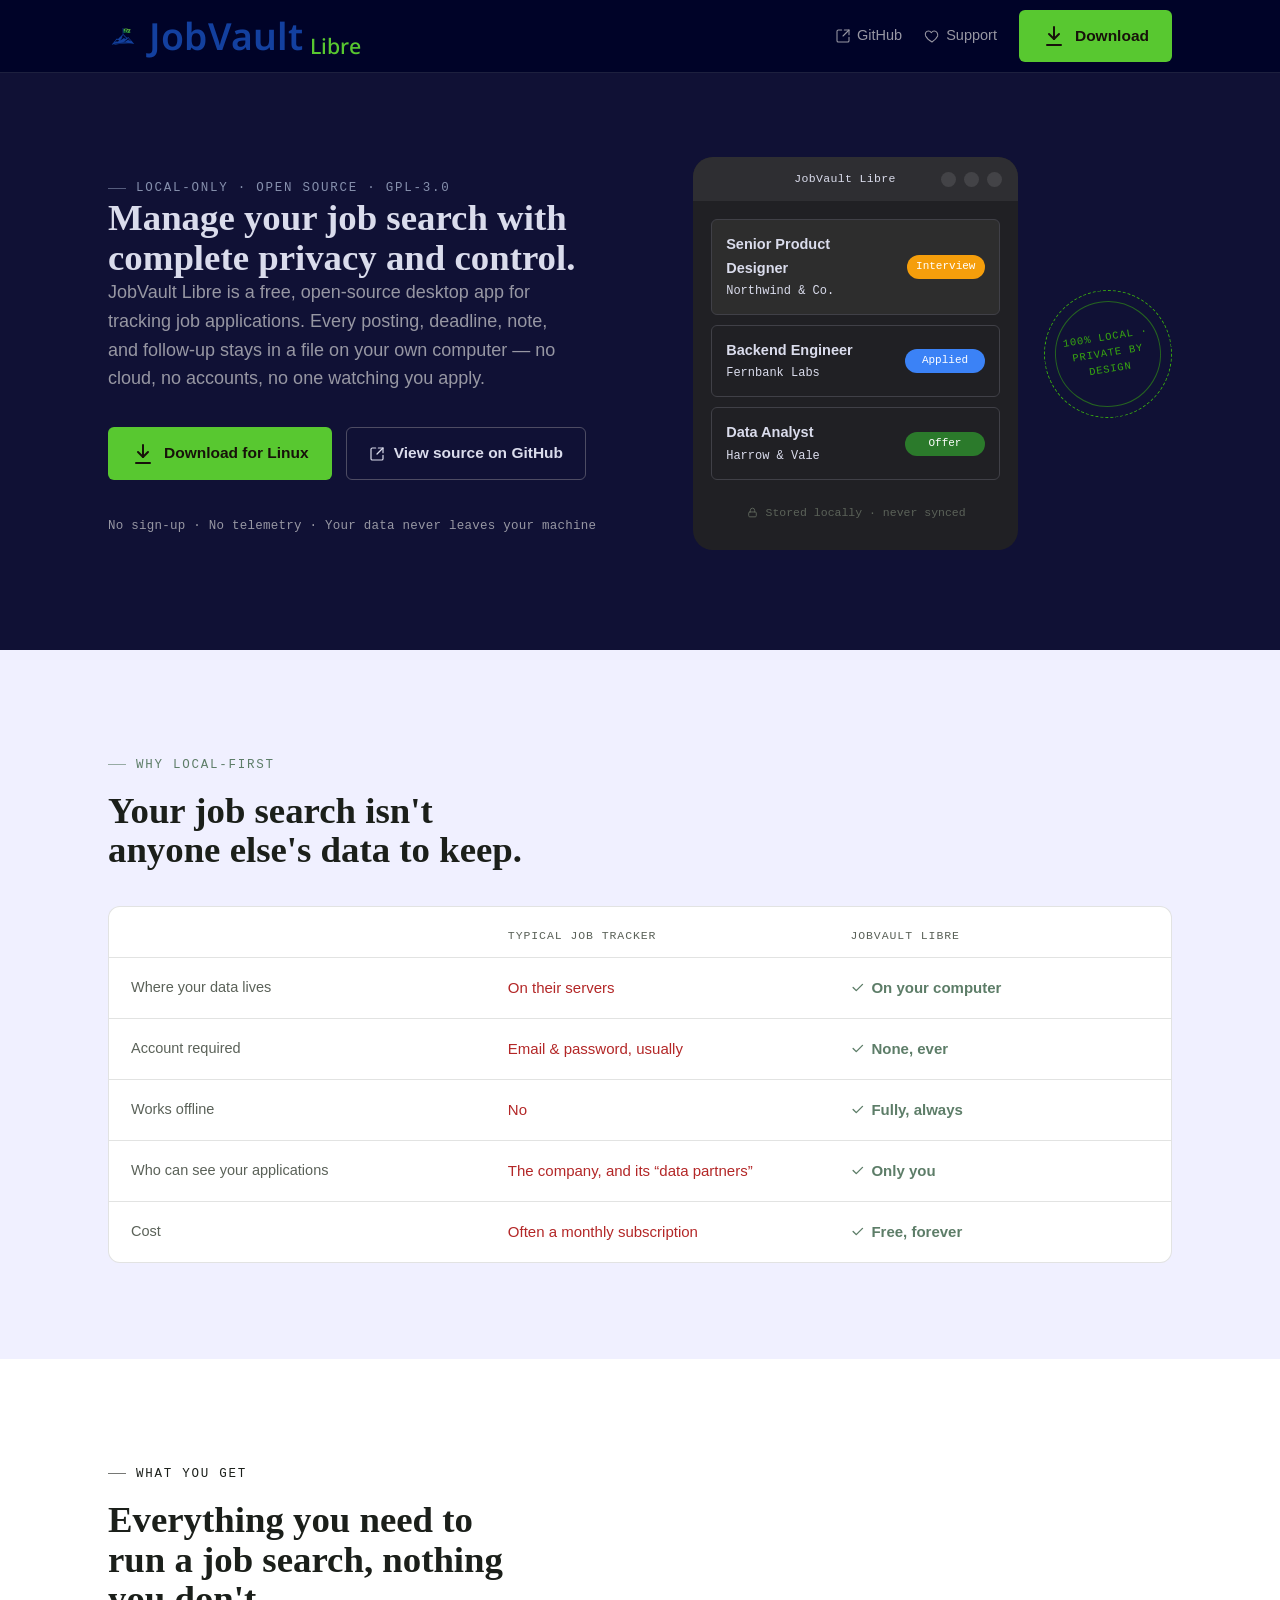
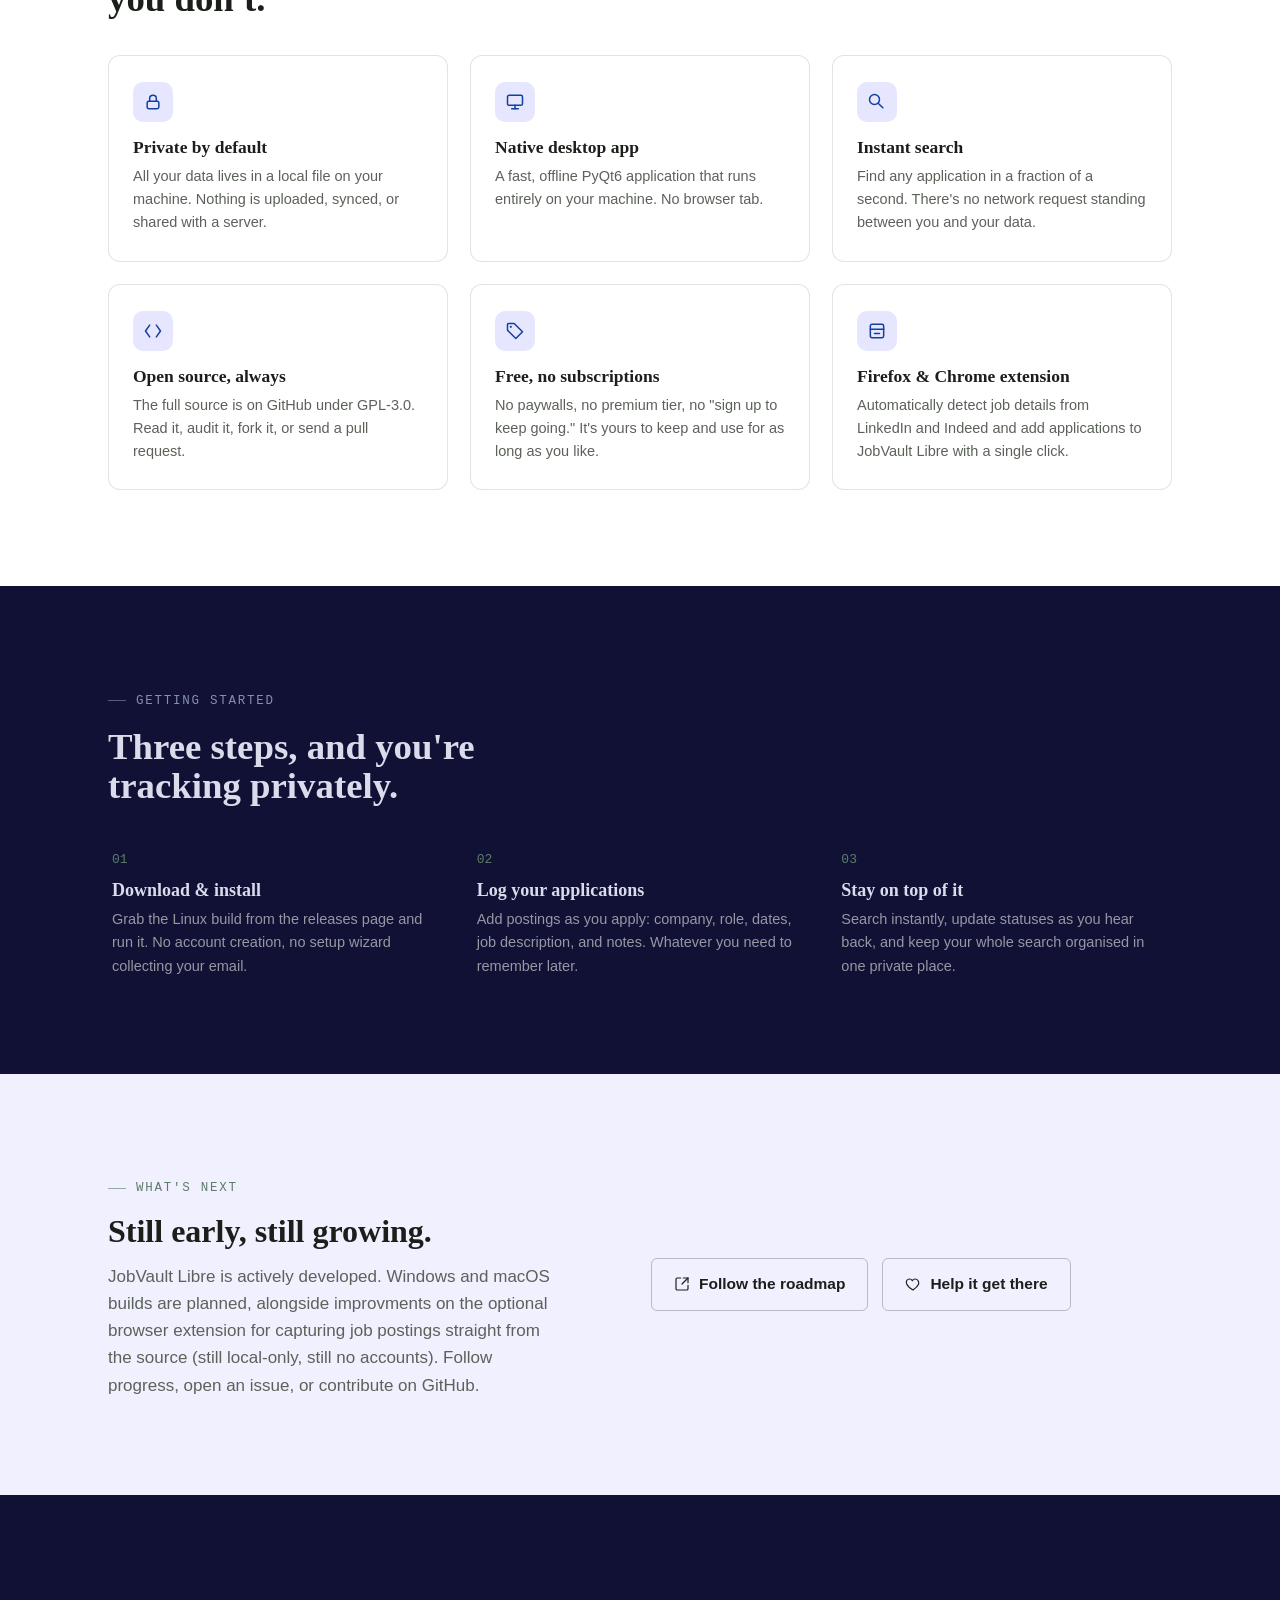
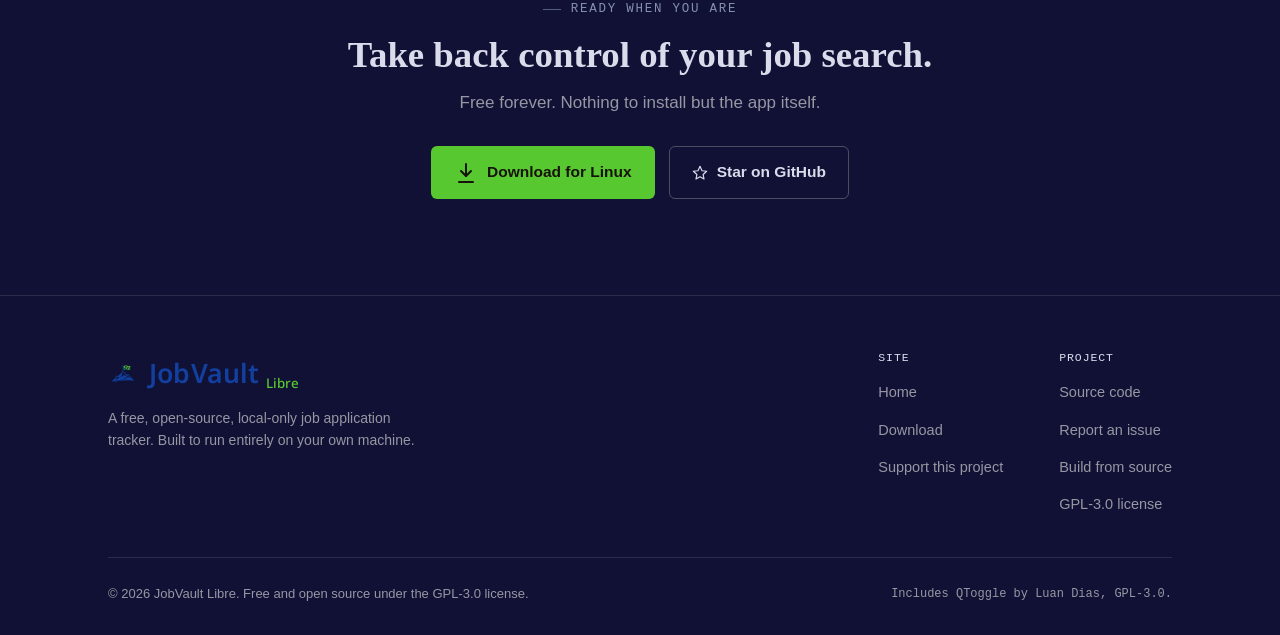
==== commit e2ca5302: "Added an API model and changed download buttons in the website" ====
--- a/docs/index.html
+++ b/docs/index.html
@@ -240,7 +240,7 @@
       <p>Free forever. Nothing to install but the app itself.</p>
       <div class="cta-actions">
         <a class="btn btn-primary" href="download.html">
-          <svg width="16" height="16" viewBox="0 0 24 24" fill="none" stroke="currentColor" stroke-width="2" stroke-linecap="round" stroke-linejoin="round"><path d="M12 3v12"/><path d="M7 10l5 5 5-5"/><path d="M5 21h14"/></svg>
+          <svg width="24" height="24" viewBox="0 0 24 24" fill="none" stroke="currentColor" stroke-width="2" stroke-linecap="round" stroke-linejoin="round"><path d="M12 3v12"/><path d="M7 10l5 5 5-5"/><path d="M5 21h14"/></svg>
           Download for Linux
         </a>
         <a class="btn btn-outline-dark" href="https://github.com/mariohevia/JobVault-Libre" target="_blank" rel="noopener">
